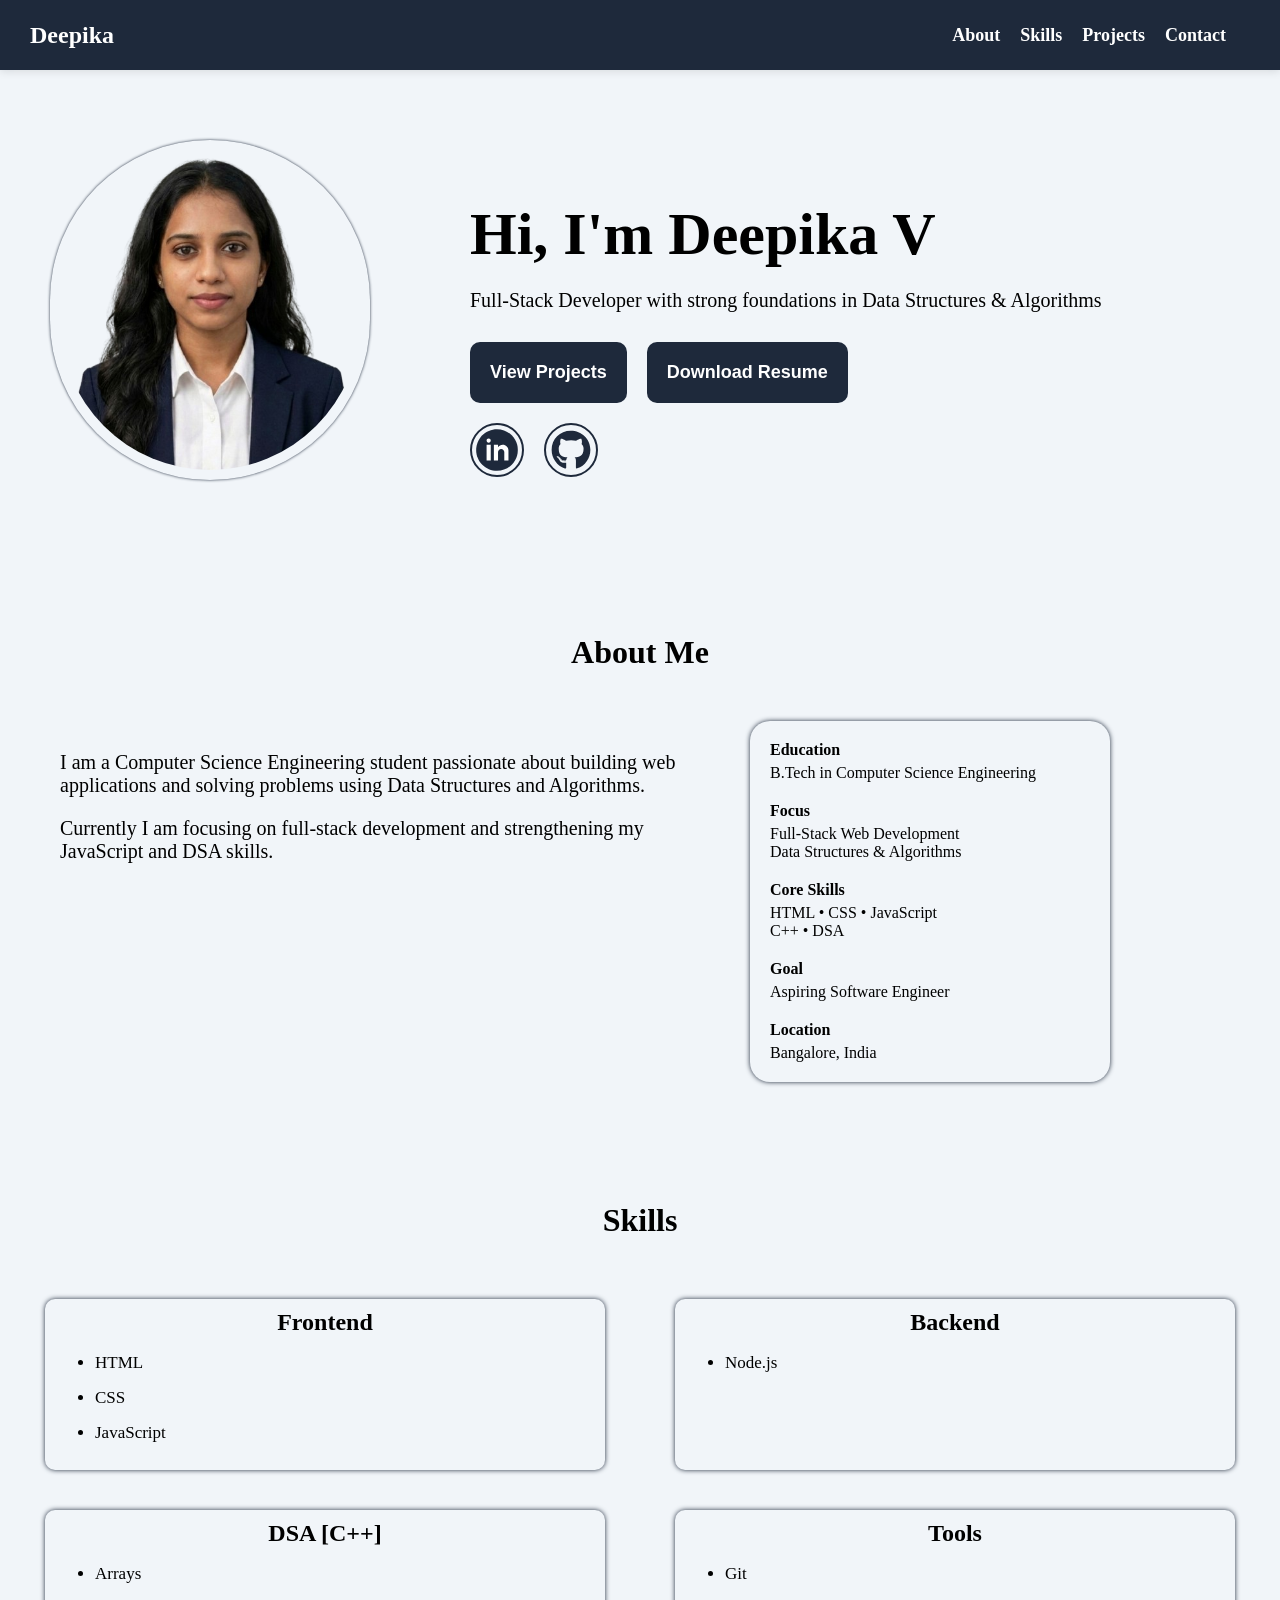
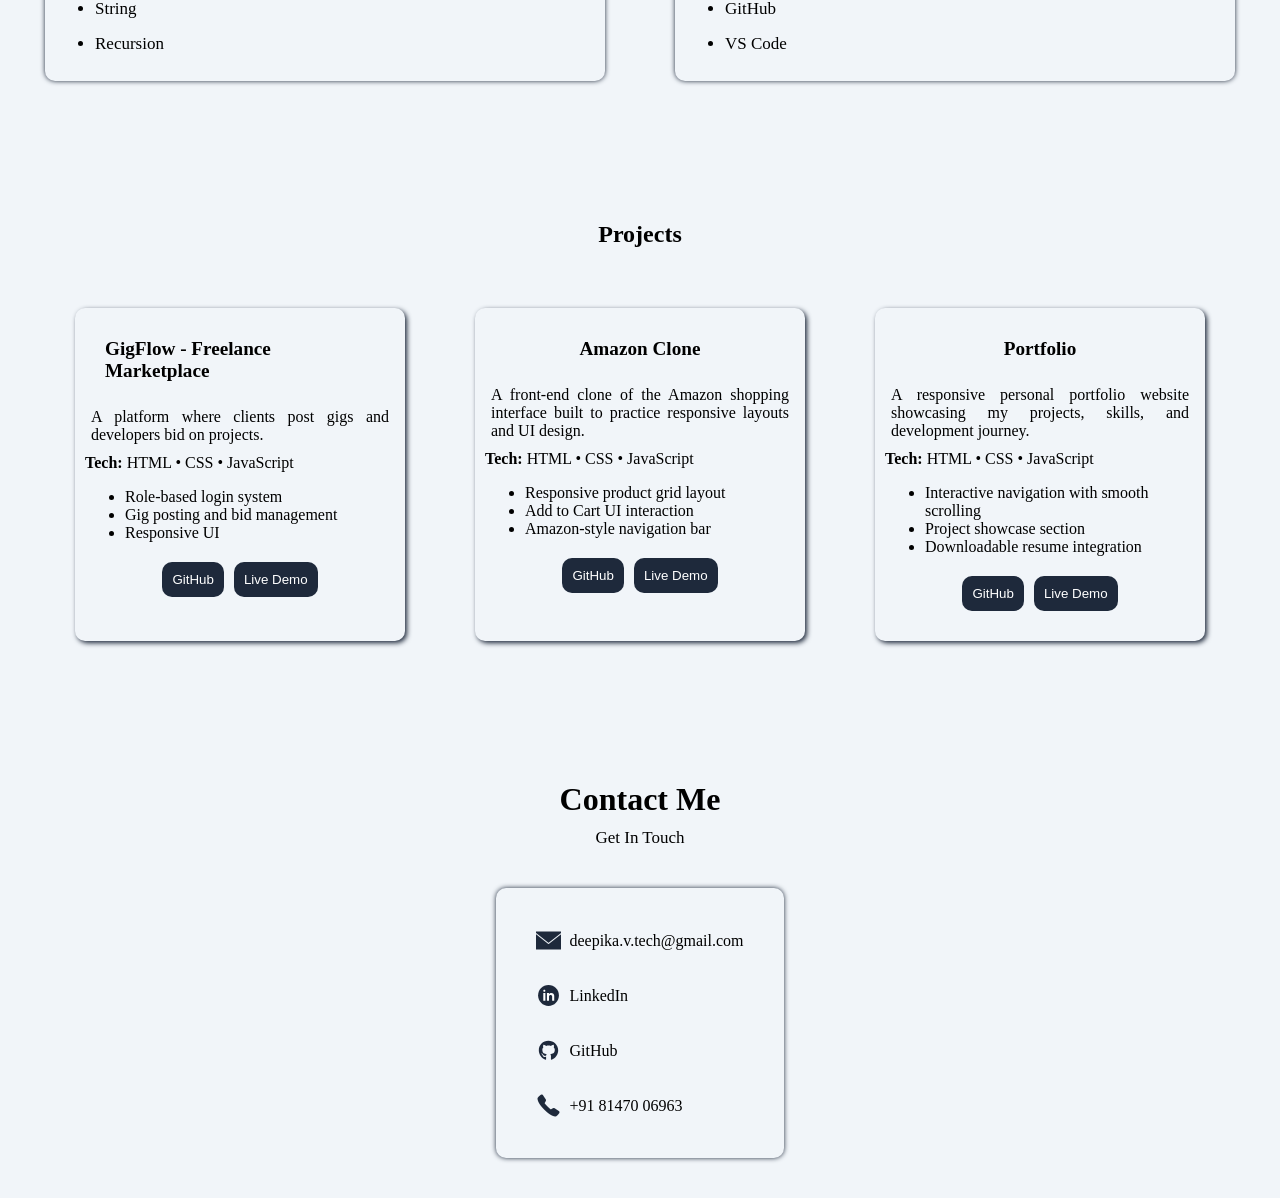
==== index.html @ 16a61cb7 "Changed filename" ====
<!DOCTYPE html>
<html lang="en">

<head>
    <meta charset="UTF-8">
    <meta name="viewport" content="width=device-width, initial-scale=1.0">
    <title>Document</title>

    <link rel="stylesheet" href="portfolio.css">
</head>

<body>
    <div class="whole">
        <div class="navbar">
            <div class="leftNavbar"><a class="name">Deepika</a></div>
            <div class="rightNavbar">
                <div class="rightNavlinks">
                          <button class="closeButton"><img src="Images/Icons/close.png" alt="" class="closeIcon">
                    </button>
                    <a href="#about" class="about rightNav">About</a>
                    <a href="#skills" class="skills  rightNav">Skills</a>
                    <a href="#project" class="projects rightNav">Projects</a>
                    <a href="#contact" class="contact rightNav">Contact</a>
                </div>

                <div class="hamburger">
                    <button class="hamburgerButton"><img src="Images/Icons/hamburger-menu.svg" alt=""
                            class="hamburgerIcon">
                    </button>
              

                </div>
            </div>

        </div>

        <div class="main">

            <!-- Hero Section -->
            <div class="hero">
                <div class="right">
                    <img src="Images/Profile/Profile1.png" alt="" class="profile">
                </div>
                <div class="left">
                    <div class="greetings">Hi, I'm Deepika V</div>
                    <div class="position">Full-Stack Developer with strong foundations in Data Structures & Algorithms
                    </div>
                    <div class="buttons">
                        <button class="projectButton btn"><a href="#project" class="viewButton">View
                                Projects</a></button>
                        <button class="projectButton btn"><a href="Deepika-Resume.pdf" download class="downloadButton">
                                Download Resume
                            </a></button>
                    </div>
                    <div class="logos">
                        <img class="linkedIn logo" src="Images/Logos/linkedIn (2).svg" alt="">
                        <img class="gitHub logo" src="Images/Logos/gitHub.svg" alt="">
                    </div>
                </div>
            </div>

            <!-- About section -->
            <div class="aboutSection" id="about">
                <div class="aboutHeading">
                    <div class="aboutTitle"> About Me</div>

                </div>
                <div class="aboutData">
                    <div class="introduction">
                        <div class="aboutDetails">
                            <div class="detail1">I am a Computer Science Engineering student passionate about building
                                web applications and
                                solving problems using Data Structures and Algorithms.
                            </div>
                            <div class="detail2">
                                Currently I am focusing on full-stack development and strengthening my JavaScript and
                                DSA skills.</div>
                        </div>

                    </div>

                    <div class="info">
                        <div class="information">
                            <div class="education">
                                <div class="educationHeading"> Education</div>
                                <div class="educationDetails">
                                    B.Tech in Computer Science Engineering
                                </div>

                            </div>

                            <div class="focus">
                                <div class="focusHeading">
                                    Focus
                                </div>
                                <div class="focus1">
                                    Full-Stack Web Development
                                </div>
                                <div class="focus2">Data Structures & Algorithms</div>
                            </div>

                            <div class="coreSkills">
                                <div class="coreSkillsHeading">
                                    Core Skills
                                </div>
                                <div class="coreSkills1">HTML • CSS • JavaScript</div>
                                <div class="coreSkills2">C++ • DSA</div>
                            </div>

                            <div class="goal">
                                <div class="goalHeading">Goal</div>
                                <div class="goalDetails">
                                    Aspiring Software Engineer
                                </div>
                            </div>

                            <div class="location">
                                <div class="locationHeading">Location</div>
                                <div class="locationDetails">Bangalore, India</div>
                            </div>
                        </div>
                    </div>
                </div>

            </div>

            <!-- Skills Section -->
            <div class="skillsSection" id="skills">
                <div class="skillsHeading">
                    <div class="heading">Skills</div>
                </div>
                <div class="skillCards">
                    <div class="skillCard frontend">
                        <div class="skillHeading">
                            <div class="skillTitle">
                                Frontend
                            </div>
                        </div>
                        <ul class="skill">
                            <li>HTML</li>
                            <li>CSS</li>
                            <li>JavaScript</li>
                        </ul>
                    </div>


                    <div class="skillCard backend">
                        <div class="skillHeading">
                            <div class="skillTitle">
                                Backend
                            </div>
                        </div>
                        <ul class="skill">
                            <li>Node.js</li>
                        </ul>
                    </div>



                    <div class="skillCard dsa">
                        <div class="skillHeading">
                            <div class="skillTitle">
                                DSA [C++]
                            </div>
                        </div>
                        <ul class="skill">
                            <li>Arrays</li>
                            <li>String</li>
                            <li>Recursion</li>
                        </ul>
                    </div>



                    <div class="skillCard tools">
                        <div class="skillHeading">
                            <div class="skillTitle">
                                Tools
                            </div>
                        </div>
                        <ul class="skill">
                            <li>Git</li>
                            <li>GitHub</li>
                            <li>VS Code</li>
                        </ul>
                    </div>
                </div>


            </div>

            <!-- Project Section -->
            <div class="projectSection" id="project">
                <div class="ProjectsHeading">
                    <div class="heading">Projects</div>
                </div>
                <div class="projectCards">
                    <div class="projectCard projectCard1">
                        <div class="projectTitleHeading">
                            <div class="projectTitle">GigFlow - Freelance Marketplace</div>
                        </div>
                        <div class="projectDescription">A platform where clients post gigs and
                            developers bid on projects.</div>
                        <div class="projectTech">
                            <span class="tech">Tech:</span> HTML • CSS • JavaScript
                        </div>
                        <div class="projectInfo">
                            <ul class="pInfo">

                                <li>Role-based login system</li>
                                <li>Gig posting and bid management</li>
                                <li>Responsive UI</li>
                            </ul>

                        </div>
                        <div class="projectButtons">
                            <button class="projectGitHub projectGitHub1 "><a
                                    href="https://github.com/Deepikav123/Gig-flow-platform"
                                    class="git git1">GitHub</a></button>
                            <button class="projectDemo projectDemo1 "><a href="https://gigflowplatform.netlify.app"
                                    class="demo demo1">Live Demo</a></button>
                        </div>
                    </div>

                    <div class="projectCard projectCard2">
                        <div class="projectTitleHeading">

                            <div class="projectTitle">Amazon Clone</div>
                        </div>
                        <div class="projectDescription">A front-end clone of the Amazon shopping interface built to
                            practice responsive layouts and UI design.</div>
                        <div class="projectTech">
                            <span class="tech">Tech:</span> HTML • CSS • JavaScript
                        </div>
                        <div class="projectInfo">
                            <ul class="pInfo">

                                <li>Responsive product grid layout</li>
                                <li>Add to Cart UI interaction</li>
                                <li>Amazon-style navigation bar</li>
                            </ul>

                        </div>
                        <div class="projectButtons">
                            <button class="projectGitHub projectGitHub1 "><a
                                    href="https://github.com/Deepikav123/Amazon.git"
                                    class="git git1">GitHub</a></button>
                            <button class="projectDemo projectDemo1 "><a href="https://deepika-amazon-clone.netlify.app"
                                    class="demo demo1">Live Demo</a></button>
                        </div>

                    </div>
                    <div class="projectCard projectCard3">
                        <div class="projectTitleHeading">

                            <div class="projectTitle">Portfolio</div>
                        </div>
                        <div class="projectDescription">A responsive personal portfolio website showcasing my projects,
                            skills, and development journey.</div>
                        <div class="projectTech">
                            <span class="tech">Tech:</span> HTML • CSS • JavaScript
                        </div>
                        <div class="projectInfo">
                            <ul class="pInfo">

                                <li>Interactive navigation with smooth scrolling</li>
                                <li>Project showcase section</li>
                                <li>Downloadable resume integration</li>
                            </ul>

                        </div>
                        <div class="projectButtons">
                            <button class="projectGitHub projectGitHub1 "><a
                                    href="https://github.com/Deepikav123/Amazon.git"
                                    class="git git1">GitHub</a></button>
                            <button class="projectDemo projectDemo1 "><a href="https://deepika-amazon-clone.netlify.app"
                                    class="demo demo1">Live Demo</a></button>
                        </div>
                    </div>
                </div>

            </div>


            <!-- Contact Section -->
            <div class="contactSection" id="contact">
                <div class="ContactHeading">
                    <div class="ContHeading">Contact Me</div>
                    <div class="subHeading">Get In Touch</div>
                </div>

                <div class="contactCard">
                    <div class="card">
                        <div class="emailContacts">
                            <img src="Images/Icons/Email.png" alt="" class="emailIcon Icon ">
                            <div class="emailId">deepika.v.tech@gmail.com</div>
                        </div>
                        <div class="linkedInContacts">
                            <img src="Images/Logos/linkedIn (2).svg" alt="" class="linkedInIcon Icon ">
                            <div class="linkedInId">

                                <a href="https://www.linkedin.com/in/deepikav09" target="_blank" class="link">
                                    LinkedIn
                                </a>
                            </div>
                        </div>
                        <div class="gitHubContacts">
                            <img src="Images/Logos/gitHub.svg" alt="" class="gitHubIcon Icon ">




                            <a href="https://github.com/Deepikav123" target="_blank" class="link">
                                GitHub
                            </a>
                        </div>
                        <div class="phoneContacts">
                            <img src="Images/Icons/phone.png" alt="" class="phoneIcon Icon ">
                            <div class="phoneNumber">+91 81470 06963</div>
                        </div>
                    </div>

                </div>
            </div>
        </div>
    </div>

    <script src="portfolio.js"></script>
</body>

</html>
---- portfolio.css ----
html {
    scroll-behavior: smooth;
}

body {
    margin: 0px;
    padding: 0px;
    background-color: #f1f5f9;
}






.navbar {
    background-color: #1e293b;
    height: 70px;
    display: flex;
    justify-content: space-between;
    align-items: center;
    padding: 0px 30px;
    box-shadow: 0 2px 8px rgba(0, 0, 0, 0.1);
}

.leftNavbar {

    font-weight: bold;
    font-size: x-large;

}

.name {
    color: white;
    cursor: pointer;

}

.rightNavbar {
    display: flex;
    gap: 14px;
}

.rightNavlinks {
    display: flex;
}

.rightNav {
    color: white;
    cursor: pointer;
    text-decoration: none;
    padding: 0px 10px;
    font-weight: bold;
    font-size: large;
}

.rightNav:hover {
    text-decoration: underline;
    font-size: larger;

}

.hamburgerIcon {

    height: 30px;
    width: 30px;
}

.hamburgerButton {
    display: none;
}

.closeButton {
    display: none;
}

/* Hero Section */

.hero {

    display: flex;
}

.left {
    margin-top: 130px;
    margin-left: 50px;
}

.right {
    margin: 70px 50px;
    /* margin-top: 70px; */
}

.profile {
    height: 320px;
    width: 300px;
    object-fit: cover;
    border-radius: 300px;
    box-shadow: 0px 0px 3px #1e293b;
    padding: 10px;
}

.greetings {
    font-weight: bolder;
    font-size: 60px;
    margin-bottom: 20px;
}

.viewButton,
.downloadButton {
    text-decoration: none;
    color: white;
}

.position {
    /* font-weight: bold; */
    font-size: 20px;
}

.buttons {
    margin-top: 30px;
    display: flex;
    gap: 20px;
}

.btn {
    padding: 20px;
    border-radius: 10px;
    font-weight: bold;
    font-size: large;
    background-color: #1e293b;
    border: none;
    color: white;
}

.btn:hover {
    box-shadow: 1px 1px 3px #1e293b;
    cursor: pointer;
}

.logo {
    height: 50px;
    width: 50px;
    border: 2px solid #1e293b;
    border-radius: 40px;
    /* padding: 6px; */
}

.logo:hover {
    box-shadow: 3px 3px 5px #1e293b;
}

.logos {
    margin-top: 20px;
    display: flex;
    gap: 20px;
}



/* About section */

.aboutSection {
    padding-top: 20px;
    /* height: 500px; */
    width: 100%;
    margin-top: 60px;

}

.aboutData {
    margin: 50px 50px;
    display: flex;
    gap: 30px;
}

.aboutHeading {
    display: flex;
    justify-content: center;
    font-weight: bolder;
    font-size: xx-large;
}

.aboutDetails {
    padding: 10px;
    margin-top: 20px;

    font-size: 20px;
}

.detail1 {
    margin-bottom: 20px;
}

.introduction {
    width: 50vw;
}

.information {
    /* height: 300px; */
    width: 25vw;
    box-shadow: 0px 0px 5px #1e293b;
    border-radius: 20px;
    margin-left: 30px;
    padding: 20px;
    display: flex;
    flex-direction: column;
    gap: 20px;
}

.educationHeading,
.focusHeading,
.coreSkillsHeading,
.goalHeading,
.locationHeading {
    font-weight: bold;
    margin-bottom: 5px;
}

.information:hover {
    transform: translateY(-8px);
}









/* Skill Section */
.skillsSection {
    padding-top: 20px;
    width: 100%;
    margin-top: 100px;
}

.skillsHeading {
    display: flex;
    justify-content: center;
    font-weight: bolder;
    font-size: xx-large;
}

.skillCards {

    margin: 40px 10px;
    display: grid;
    grid-template-columns: 1fr 1fr;
}

.skillCard {
    box-shadow: 0px 0px 5px #1e293b;

    margin: 20px 35px;
    border-radius: 10px;
    padding: 10px;
}

.skillHeading {
    display: flex;
    justify-content: center;
    font-weight: bold;
    font-size: x-large;
}

.skill {
    display: flex;
    flex-direction: column;
    gap: 15px;
    font-size: 17px;
}

.skillCard:hover {
    transform: translateY(-8px);
}











/* Project Section */
.projectSection {
    padding-top: 20px;
    width: 100%;
    margin-top: 100px;
}

.ProjectsHeading {
    display: flex;
    justify-content: center;
    font-weight: bolder;
    font-size: x-large;
}

.projectTitleHeading {
    display: flex;
    justify-content: center;
}

.projectCards {
    margin: 40px 40px;
    display: grid;
    grid-template-columns: 1fr 1fr 1fr;
}

.projectCard {
    /* border: 1px solid  ; */
    box-shadow: 2px 2px 5px #1e293b;
    margin: 20px 35px;
    border-radius: 10px;
    padding: 10px;
}

.projectCard:hover {
    transform: translateY(-8px);
}

.projectDescription {
    text-align: justify;
    margin: 6px;
}



/* Project Card */
.projectTitle {
    margin: 20px;
    font-weight: bold;
    font-size: larger;
}

.projectDescription {
    font-size: medium;
    margin-bottom: 10px;
}

.projectTech {
    font-size: medium;
    margin-bottom: 10px;

}

.tech {
    font-weight: bold;
}

.projectButtons {
    margin: 20px 0px;
    display: flex;
    justify-content: center;
    gap: 10px;
}

.git,
.demo {

    text-decoration: none;
    color: white;
}

.projectGitHub,
.projectDemo {
    padding: 10px;
    border-radius: 10px;
    border: none;
    background-color: #1e293b;
}

.projectGitHub:hover,
.projectDemo:hover {
    box-shadow: 3px 3px 3px #131924;

}





/* Contact Section */
.contactSection {
    padding-top: 20px;

    width: 100%;
    margin-top: 100px;
}

.ContactHeading {
    display: flex;
    flex-direction: column;
    align-items: center;
    gap: 10px;
}

.ContHeading {
    font-weight: bolder;
    font-size: xx-large;
}

.subHeading {
    font-size: 17px;
}

.contactCard {
    display: flex;
    justify-content: center;
}

.card {
    border-radius: 10px;
    box-shadow: 0px 0px 5px #1e293b;
    margin: 40px;
    padding: 40px;
    display: flex;
    flex-direction: column;
    gap: 30px;
}

.emailContacts,
.linkedInContacts,
.gitHubContacts,
.phoneContacts {
    display: flex;
    align-items: center;
    gap: 8px;
}

.Icon {
    height: 25px;
    width: 25px;
}

.link {
    text-decoration: none;
    color: black;
}






/* Responsivesness */

/* Mobile */
@media (max-width: 768px) {
    body {
        /* background-color: pink; */
    }

    .rightNavlinks {
        display: none;
        flex-direction: column;
    }

    .hamburgerButton {
        background-color: #1e293b;
        border: none;
    }

    .hamburgerButton {
        display: initial;
    }

    .active .hamburgerButton {
        display: none;
    }

    .active .closeButton {
        display: initial;
        background-color: #1e293b;
        border: none;
    }

    .active .rightNavlinks {
    background-color: white;
        display: flex;
gap: 20px;
        position: absolute;
        top: -10px;
        right: -10px;
        height: 200px;
        width: 100px;
    }

    .rightNavbar {
        flex-direction: column;
        position: relative;
    }


    .rightNav {
        color: black;

    }

    .hero {
        margin: 10px;
        flex-direction: column;
        align-items: center;
    }

    .right {
        margin: 30px 20px;
        /* margin-top: 70px; */
    }

    .profile {
        height: 220px;
        width: 200px;
    }

    .left {

        margin-top: 0px;
        display: flex;
        flex-direction: column;
        align-items: center;
        margin-left: 0px;
        padding: 8px;
    }

    .greetings {
        font-weight: bolder;
        font-size: 30px;
        margin-bottom: 20px;
    }

    .btn {

        padding: 10px 15px;
        border-radius: 10px;
        font-weight: bold;
        font-size: medium;
        background-color: #1e293b;
        border: none;
        color: white;

    }

    .position {
        text-align: center;
    }

    /* About section  */
    .aboutHeading {
        font-size: x-large;
    }

    .introduction {
        width: auto;
    }

    .aboutData {

        margin: 30px 30px;
        display: flex;
        gap: 30px;

        flex-direction: column;
        text-align: center;
    }

    .aboutDetails {
        padding: 5px;
        margin-top: 10px;
    }

    .info {

        display: flex;
        justify-content: center;

    }

    .information {
        width: auto;
        margin-left: 0px;
    }


    /* Skill Section */
    .skillCards {
        /* height: 250px; */
        margin: 20px 10px;
        display: flex;
        flex-direction: column;

    }

    .skillCard {


        margin: 20px 20px;

        padding: 10px;
    }


    /* Project Section */
    .projectCards {

        grid-template-columns: 1fr;
        margin: auto;
    }

}
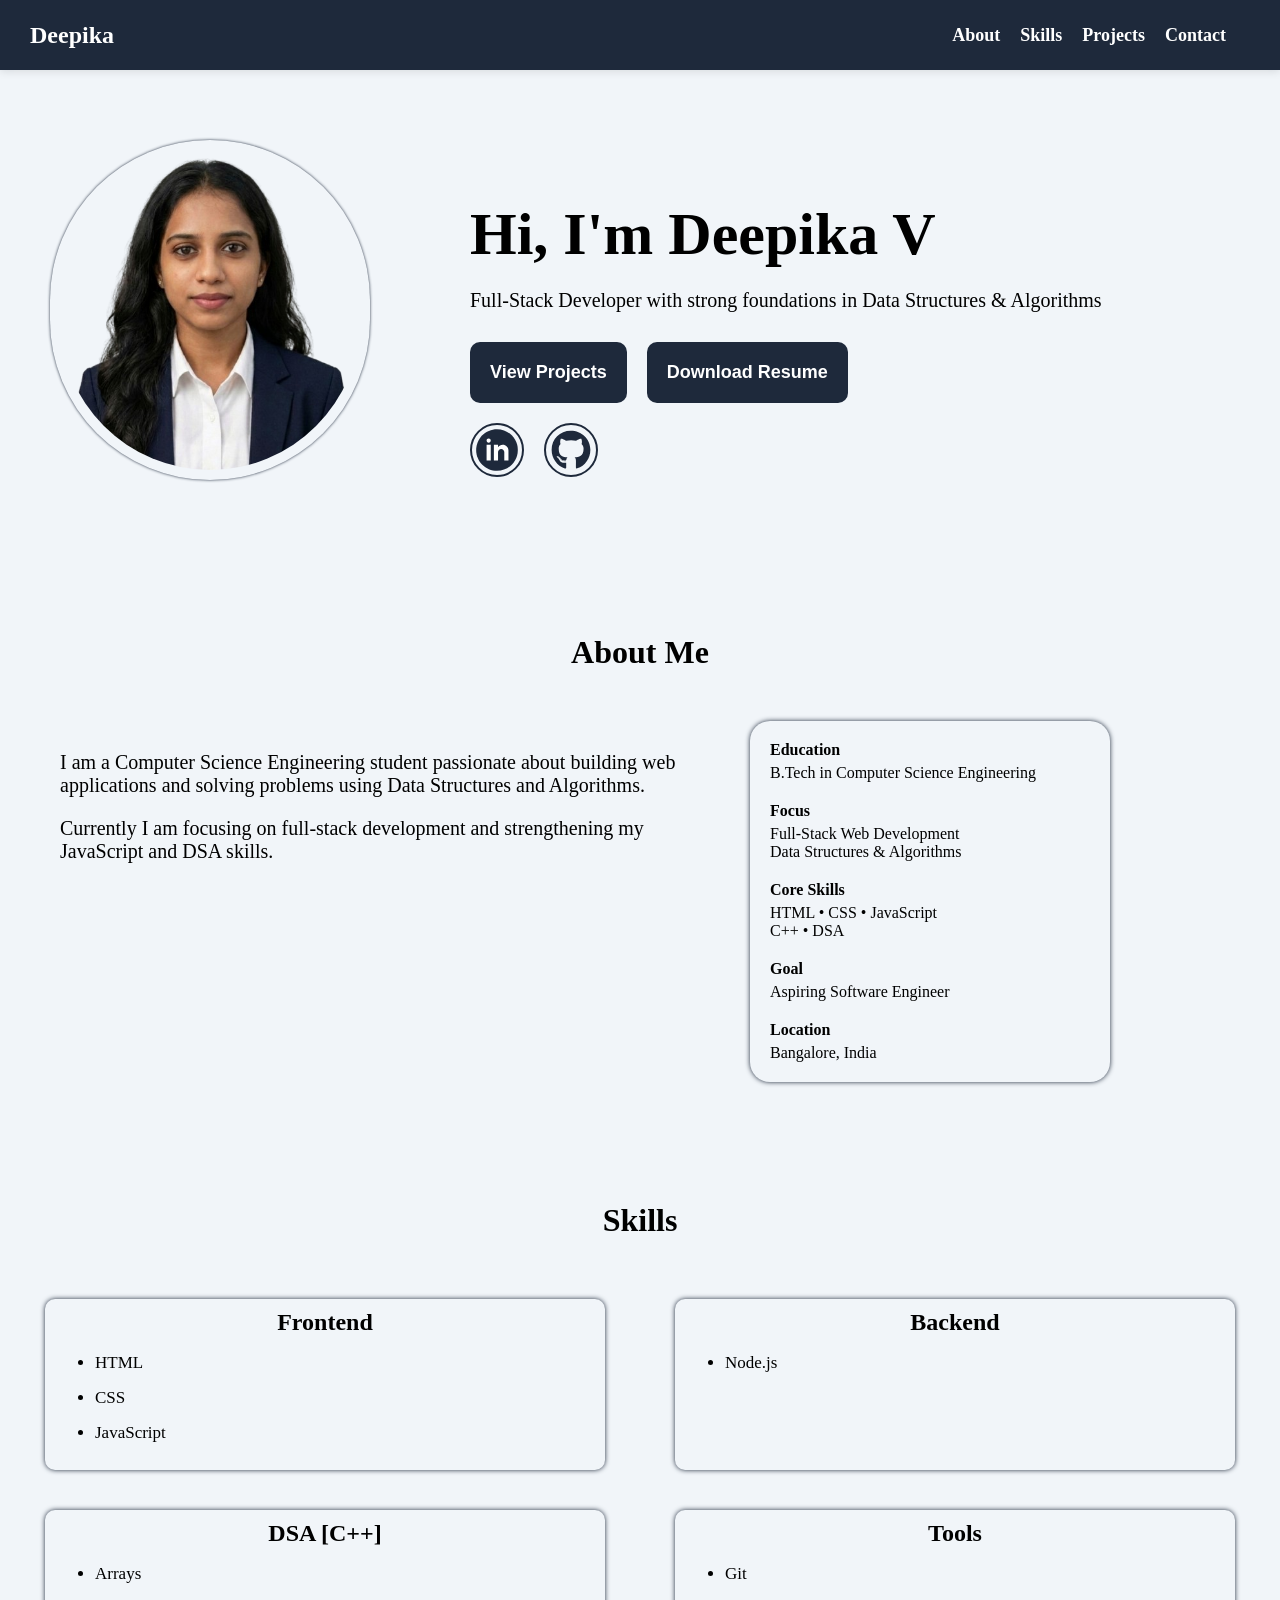
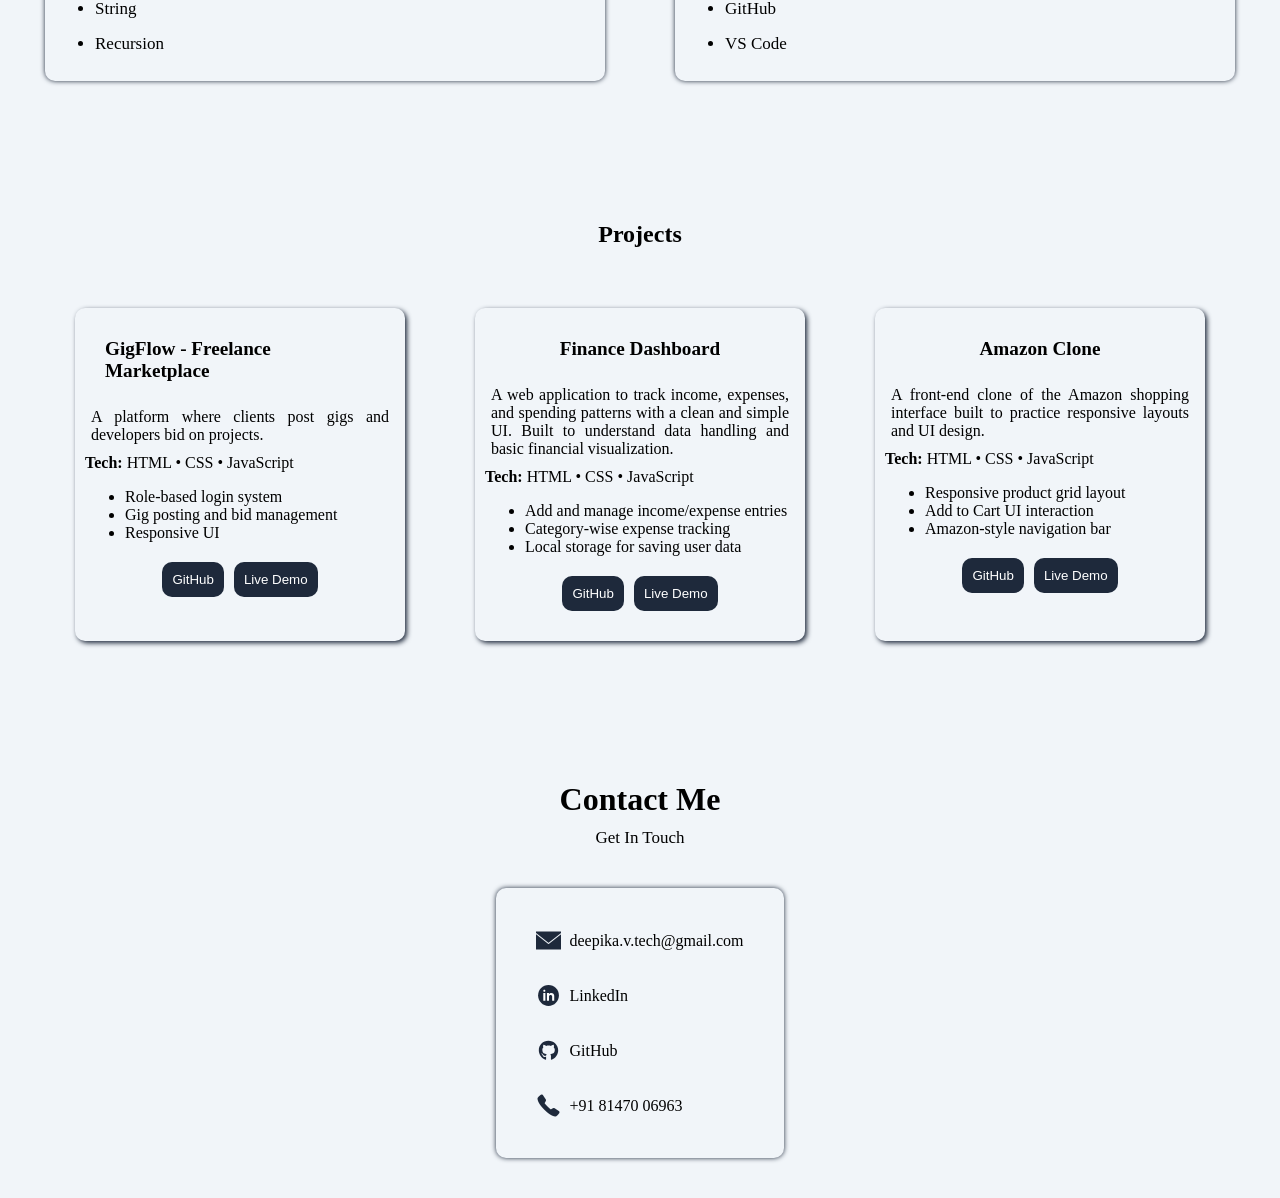
==== commit 00ea4c72: "Updated project section and resume" ====
--- a/index.html
+++ b/index.html
@@ -15,7 +15,7 @@
             <div class="leftNavbar"><a class="name">Deepika</a></div>
             <div class="rightNavbar">
                 <div class="rightNavlinks">
-                          <button class="closeButton"><img src="Images/Icons/close.png" alt="" class="closeIcon">
+                    <button class="closeButton"><img src="Images/Icons/close.png" alt="" class="closeIcon">
                     </button>
                     <a href="#about" class="about rightNav">About</a>
                     <a href="#skills" class="skills  rightNav">Skills</a>
@@ -27,7 +27,7 @@
                     <button class="hamburgerButton"><img src="Images/Icons/hamburger-menu.svg" alt=""
                             class="hamburgerIcon">
                     </button>
-              
+
 
                 </div>
             </div>
@@ -48,7 +48,8 @@
                     <div class="buttons">
                         <button class="projectButton btn"><a href="#project" class="viewButton">View
                                 Projects</a></button>
-                        <button class="projectButton btn"><a href="Deepika-Resume.pdf" download class="downloadButton">
+                        <button class="projectButton btn"><a href="Deepika.V-Resume.pdf" download
+                                class="downloadButton">
                                 Download Resume
                             </a></button>
                     </div>
@@ -195,6 +196,8 @@
                     <div class="heading">Projects</div>
                 </div>
                 <div class="projectCards">
+
+
                     <div class="projectCard projectCard1">
                         <div class="projectTitleHeading">
                             <div class="projectTitle">GigFlow - Freelance Marketplace</div>
@@ -216,13 +219,48 @@
                         <div class="projectButtons">
                             <button class="projectGitHub projectGitHub1 "><a
                                     href="https://github.com/Deepikav123/Gig-flow-platform"
+                                    class="git git3">GitHub</a></button>
+                            <button class="projectDemo projectDemo1 "><a href="https://gigflowplatform.netlify.app"
+                                    class="demo demo3">Live Demo</a></button>
+                        </div>
+                    </div>
+
+
+
+                    <div class="projectCard projectCard2">
+                        <div class="projectTitleHeading">
+
+                            <div class="projectTitle">Finance Dashboard</div>
+                        </div>
+                        <div class="projectDescription">A web application to track income, expenses, and spending
+                            patterns with a clean and simple UI.
+                            Built to understand data handling and basic financial visualization.</div>
+                        <div class="projectTech">
+                            <span class="tech">Tech:</span> HTML • CSS • JavaScript
+                        </div>
+                        <div class="projectInfo">
+                            <ul class="pInfo">
+
+                                <li>Add and manage income/expense entries</li>
+                                <li>Category-wise expense tracking</li>
+                                <li>Local storage for saving user data</li>
+                            </ul>
+
+                        </div>
+                        <div class="projectButtons">
+                            <button class="projectGitHub projectGitHub1 "><a
+                                    href="https://github.com/Deepikav123/Finance-Dashboard.git"
                                     class="git git1">GitHub</a></button>
-                            <button class="projectDemo projectDemo1 "><a href="https://gigflowplatform.netlify.app"
-                                    class="demo demo1">Live Demo</a></button>
-                        </div>
-                    </div>
-
-                    <div class="projectCard projectCard2">
+                            <button class="projectDemo projectDemo1 "><a
+                                    href="https://personalfinancial-dashboard.netlify.app/" class="demo demo1">Live
+                                    Demo</a></button>
+                        </div>
+
+                    </div>
+
+
+                    <div class="projectCard projectCard3">
+
                         <div class="projectTitleHeading">
 
                             <div class="projectTitle">Amazon Clone</div>
@@ -245,37 +283,10 @@
                             <button class="projectGitHub projectGitHub1 "><a
                                     href="https://github.com/Deepikav123/Amazon.git"
                                     class="git git1">GitHub</a></button>
-                            <button class="projectDemo projectDemo1 "><a href="https://deepika-amazon-clone.netlify.app"
-                                    class="demo demo1">Live Demo</a></button>
-                        </div>
-
-                    </div>
-                    <div class="projectCard projectCard3">
-                        <div class="projectTitleHeading">
-
-                            <div class="projectTitle">Portfolio</div>
-                        </div>
-                        <div class="projectDescription">A responsive personal portfolio website showcasing my projects,
-                            skills, and development journey.</div>
-                        <div class="projectTech">
-                            <span class="tech">Tech:</span> HTML • CSS • JavaScript
-                        </div>
-                        <div class="projectInfo">
-                            <ul class="pInfo">
-
-                                <li>Interactive navigation with smooth scrolling</li>
-                                <li>Project showcase section</li>
-                                <li>Downloadable resume integration</li>
-                            </ul>
-
-                        </div>
-                        <div class="projectButtons">
-                            <button class="projectGitHub projectGitHub1 "><a
-                                    href="https://github.com/Deepikav123/Amazon.git"
-                                    class="git git1">GitHub</a></button>
-                            <button class="projectDemo projectDemo1 "><a href="https://deepika-amazon-clone.netlify.app"
-                                    class="demo demo1">Live Demo</a></button>
-                        </div>
+                            <button class="projectDemo projectDemo2 "><a href="https://deepika-amazon-clone.netlify.app"
+                                    class="demo demo2">Live Demo</a></button>
+                        </div>
+
                     </div>
                 </div>
 
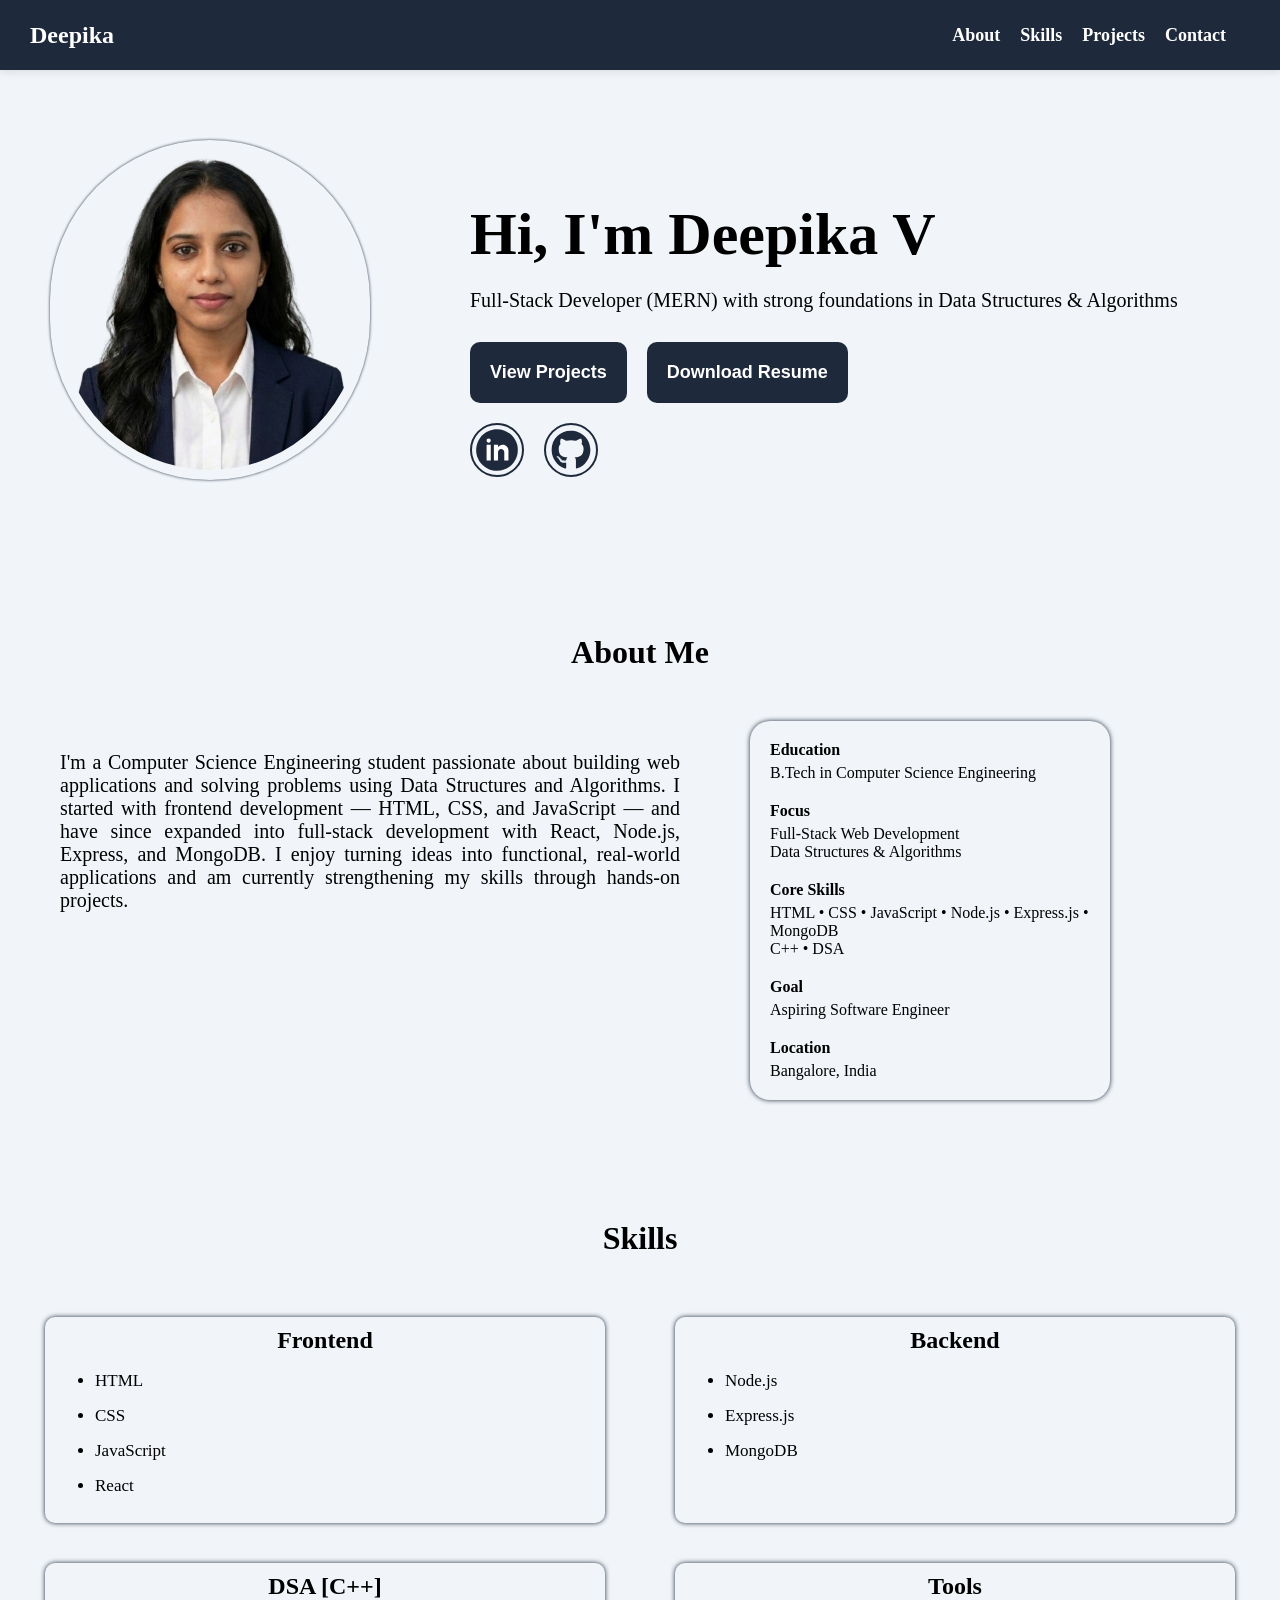
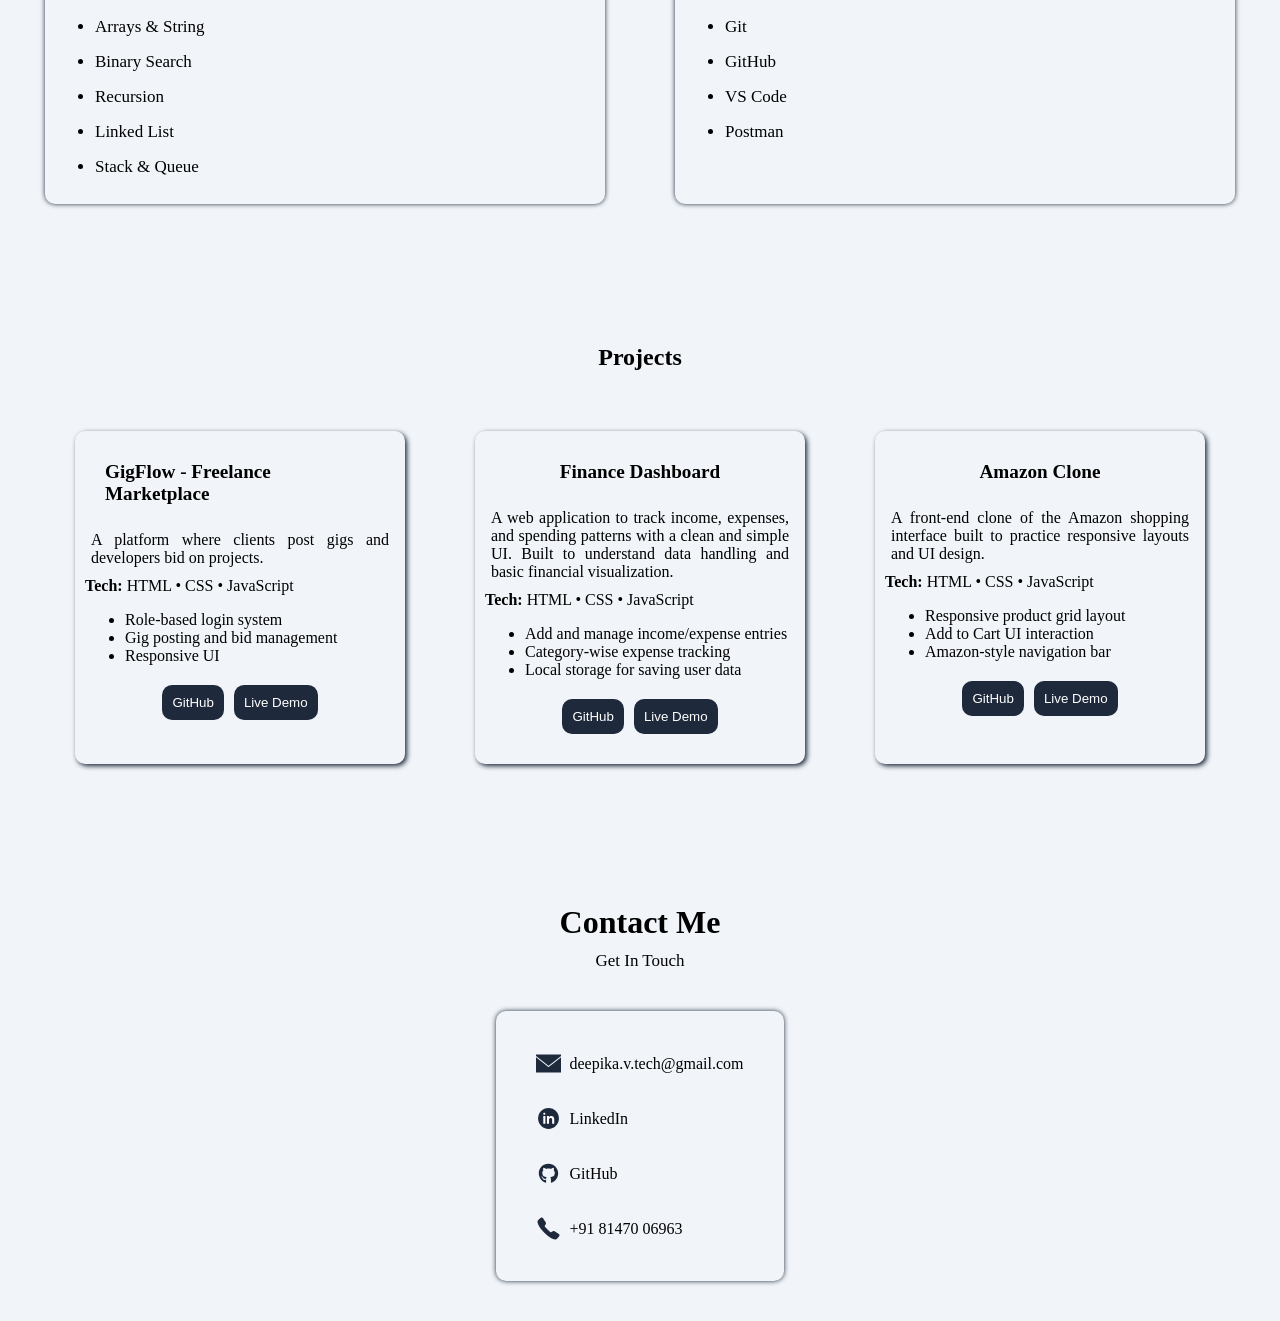
==== commit b05d6754: "Updated portfolio" ====
--- a/index.html
+++ b/index.html
@@ -43,12 +43,13 @@
                 </div>
                 <div class="left">
                     <div class="greetings">Hi, I'm Deepika V</div>
-                    <div class="position">Full-Stack Developer with strong foundations in Data Structures & Algorithms
+                    <div class="position">Full-Stack Developer (MERN) with strong foundations in Data Structures &
+                        Algorithms
                     </div>
                     <div class="buttons">
                         <button class="projectButton btn"><a href="#project" class="viewButton">View
                                 Projects</a></button>
-                        <button class="projectButton btn"><a href="Deepika.V-Resume.pdf" download
+                        <button class="projectButton btn"><a href="Deepika.V-Resume copy.pdf" download
                                 class="downloadButton">
                                 Download Resume
                             </a></button>
@@ -69,13 +70,15 @@
                 <div class="aboutData">
                     <div class="introduction">
                         <div class="aboutDetails">
-                            <div class="detail1">I am a Computer Science Engineering student passionate about building
-                                web applications and
-                                solving problems using Data Structures and Algorithms.
-                            </div>
-                            <div class="detail2">
-                                Currently I am focusing on full-stack development and strengthening my JavaScript and
-                                DSA skills.</div>
+                            <div class="detail">I'm a Computer Science Engineering student passionate about building web
+                                applications and solving problems using Data Structures and Algorithms.
+
+                                I started with frontend development — HTML, CSS, and JavaScript — and have since
+                                expanded into full-stack development with React, Node.js, Express, and MongoDB. I enjoy
+                                turning ideas into functional, real-world applications and am currently strengthening my
+                                skills through hands-on projects.
+                            </div>
+
                         </div>
 
                     </div>
@@ -104,7 +107,7 @@
                                 <div class="coreSkillsHeading">
                                     Core Skills
                                 </div>
-                                <div class="coreSkills1">HTML • CSS • JavaScript</div>
+                                <div class="coreSkills1">HTML • CSS • JavaScript • Node.js • Express.js • MongoDB</div>
                                 <div class="coreSkills2">C++ • DSA</div>
                             </div>
 
@@ -141,6 +144,7 @@
                             <li>HTML</li>
                             <li>CSS</li>
                             <li>JavaScript</li>
+                            <li>React</li>
                         </ul>
                     </div>
 
@@ -153,6 +157,8 @@
                         </div>
                         <ul class="skill">
                             <li>Node.js</li>
+                            <li>Express.js</li>
+                            <li>MongoDB</li>
                         </ul>
                     </div>
 
@@ -165,9 +171,11 @@
                             </div>
                         </div>
                         <ul class="skill">
-                            <li>Arrays</li>
-                            <li>String</li>
+                            <li>Arrays & String</li>
+                            <li>Binary Search</li>
                             <li>Recursion</li>
+                            <li>Linked List</li>
+                            <li>Stack & Queue</li>
                         </ul>
                     </div>
 
@@ -183,6 +191,7 @@
                             <li>Git</li>
                             <li>GitHub</li>
                             <li>VS Code</li>
+                            <li>Postman</li>
                         </ul>
                     </div>
                 </div>
--- a/portfolio.css
+++ b/portfolio.css
@@ -188,8 +188,10 @@
     font-size: 20px;
 }
 
-.detail1 {
+.detail {
     margin-bottom: 20px;
+    display: flex;
+    text-align: justify;
 }
 
 .introduction {
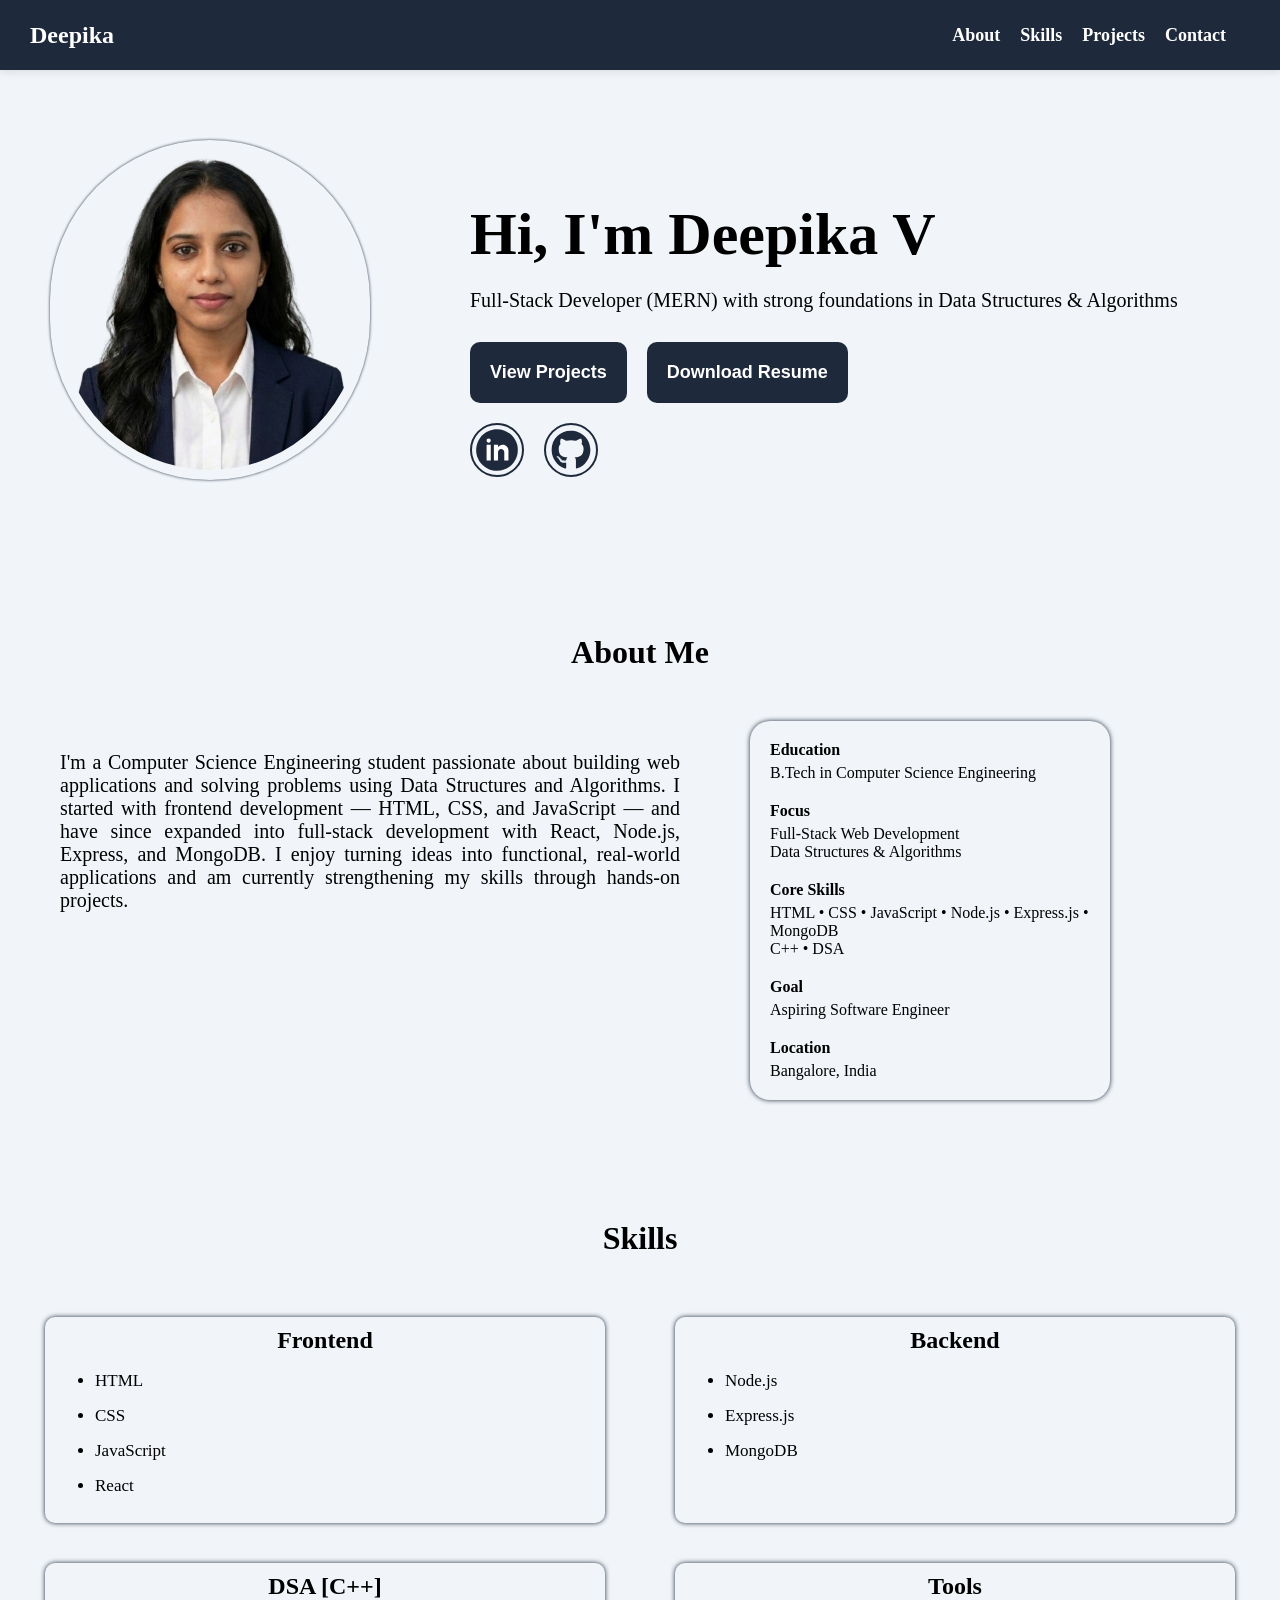
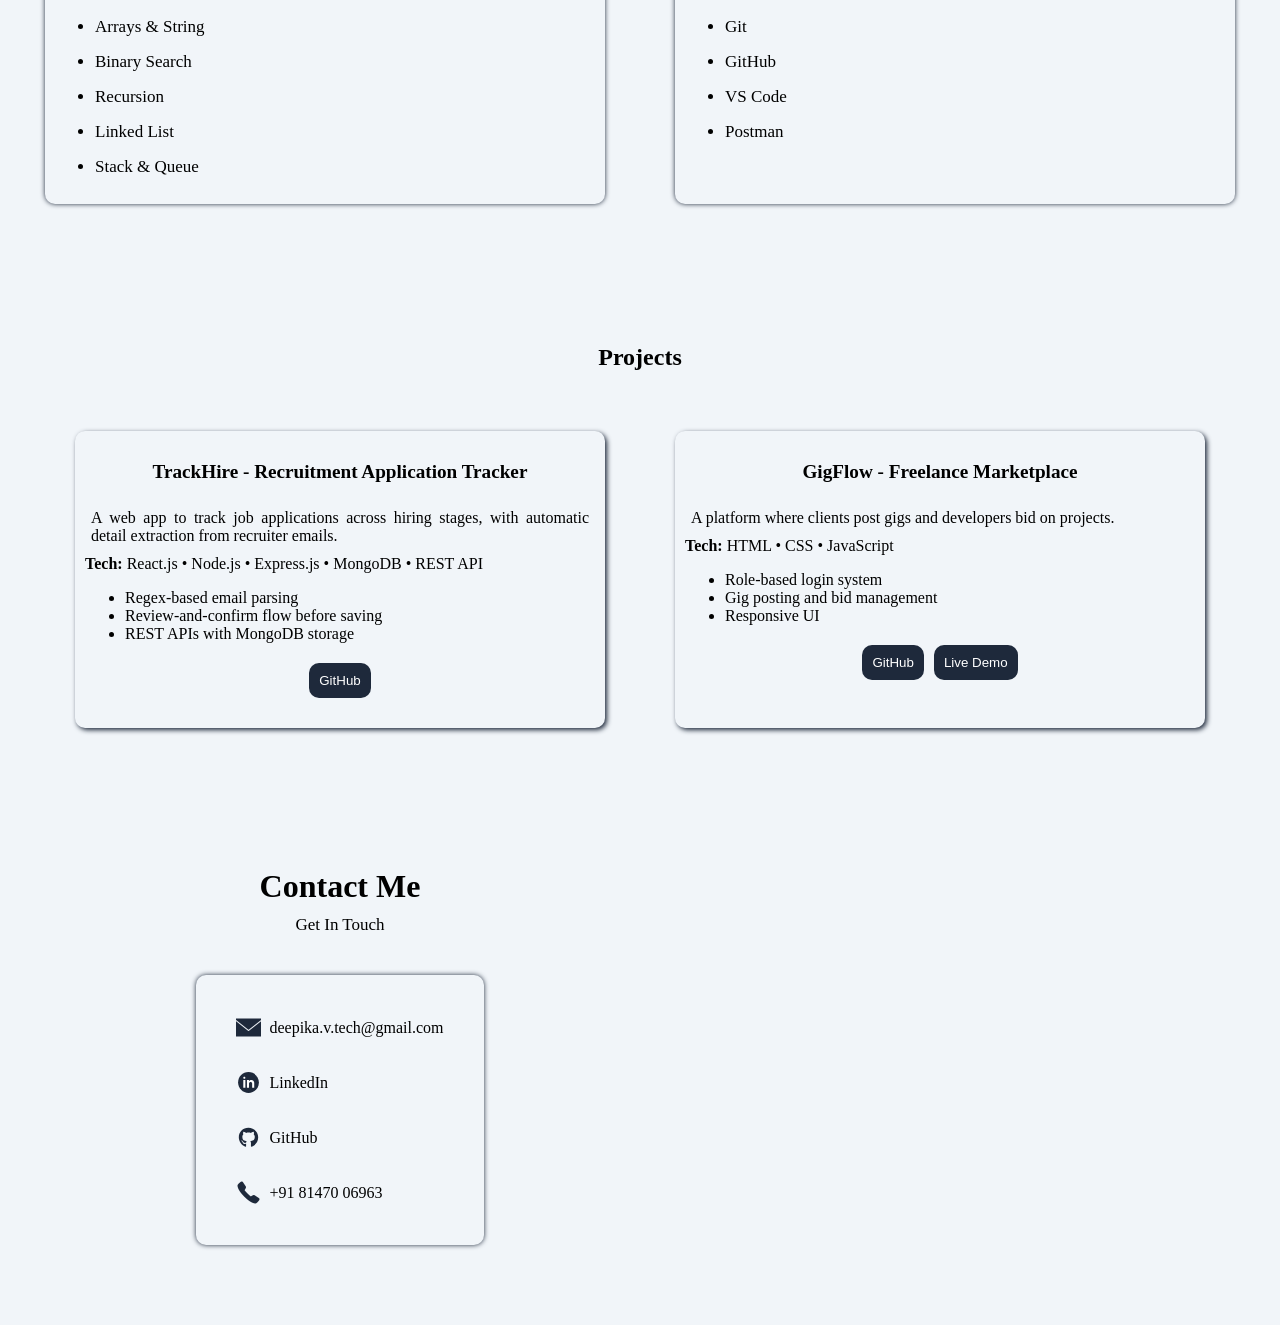
==== commit 8f9b8a50: "Updated Resume" ====
--- a/index.html
+++ b/index.html
@@ -49,7 +49,7 @@
                     <div class="buttons">
                         <button class="projectButton btn"><a href="#project" class="viewButton">View
                                 Projects</a></button>
-                        <button class="projectButton btn"><a href="Deepika.V-Resume copy.pdf" download
+                        <button class="projectButton btn"><a href="Deepika_V_Resume.pdf" download
                                 class="downloadButton">
                                 Download Resume
                             </a></button>
@@ -206,8 +206,33 @@
                 </div>
                 <div class="projectCards">
 
-
                     <div class="projectCard projectCard1">
+                        <div class="projectTitleHeading">
+                            <div class="projectTitle">TrackHire - Recruitment Application Tracker</div>
+                        </div>
+                        <div class="projectDescription">A web app to track job applications across hiring stages, with
+                            automatic detail extraction from recruiter emails.</div>
+                        <div class="projectTech">
+                            <span class="tech">Tech:</span> React.js • Node.js • Express.js • MongoDB • REST API
+                        </div>
+                        <div class="projectInfo">
+                            <ul class="pInfo">
+
+                                <li>Regex-based email parsing</li>
+                                <li>Review-and-confirm flow before saving</li>
+                                <li>REST APIs with MongoDB storage</li>
+                            </ul>
+
+                        </div>
+                        <div class="projectButtons">
+                            <button class="projectGitHub projectGitHub1 "><a
+                                    href="https://github.com/Deepikav123/TrackHire" class="git git3">GitHub</a></button>
+                            <!-- <button class="projectDemo projectDemo1 "><a href="https://gigflowplatform.netlify.app"
+                                    class="demo demo3">Live Demo</a></button> -->
+                        </div>
+                    </div>
+
+                    <div class="projectCard projectCard2">
                         <div class="projectTitleHeading">
                             <div class="projectTitle">GigFlow - Freelance Marketplace</div>
                         </div>
@@ -236,7 +261,8 @@
 
 
 
-                    <div class="projectCard projectCard2">
+
+                    <!-- <div class="projectCard projectCard2">
                         <div class="projectTitleHeading">
 
                             <div class="projectTitle">Finance Dashboard</div>
@@ -265,87 +291,56 @@
                                     Demo</a></button>
                         </div>
 
-                    </div>
-
-
-                    <div class="projectCard projectCard3">
-
-                        <div class="projectTitleHeading">
-
-                            <div class="projectTitle">Amazon Clone</div>
-                        </div>
-                        <div class="projectDescription">A front-end clone of the Amazon shopping interface built to
-                            practice responsive layouts and UI design.</div>
-                        <div class="projectTech">
-                            <span class="tech">Tech:</span> HTML • CSS • JavaScript
-                        </div>
-                        <div class="projectInfo">
-                            <ul class="pInfo">
-
-                                <li>Responsive product grid layout</li>
-                                <li>Add to Cart UI interaction</li>
-                                <li>Amazon-style navigation bar</li>
-                            </ul>
-
-                        </div>
-                        <div class="projectButtons">
-                            <button class="projectGitHub projectGitHub1 "><a
-                                    href="https://github.com/Deepikav123/Amazon.git"
-                                    class="git git1">GitHub</a></button>
-                            <button class="projectDemo projectDemo2 "><a href="https://deepika-amazon-clone.netlify.app"
-                                    class="demo demo2">Live Demo</a></button>
-                        </div>
-
-                    </div>
-                </div>
-
-            </div>
-
-
-            <!-- Contact Section -->
-            <div class="contactSection" id="contact">
-                <div class="ContactHeading">
-                    <div class="ContHeading">Contact Me</div>
-                    <div class="subHeading">Get In Touch</div>
-                </div>
-
-                <div class="contactCard">
-                    <div class="card">
-                        <div class="emailContacts">
-                            <img src="Images/Icons/Email.png" alt="" class="emailIcon Icon ">
-                            <div class="emailId">deepika.v.tech@gmail.com</div>
-                        </div>
-                        <div class="linkedInContacts">
-                            <img src="Images/Logos/linkedIn (2).svg" alt="" class="linkedInIcon Icon ">
-                            <div class="linkedInId">
-
-                                <a href="https://www.linkedin.com/in/deepikav09" target="_blank" class="link">
-                                    LinkedIn
-                                </a>
-                            </div>
-                        </div>
-                        <div class="gitHubContacts">
-                            <img src="Images/Logos/gitHub.svg" alt="" class="gitHubIcon Icon ">
-
-
-
-
-                            <a href="https://github.com/Deepikav123" target="_blank" class="link">
-                                GitHub
-                            </a>
-                        </div>
-                        <div class="phoneContacts">
-                            <img src="Images/Icons/phone.png" alt="" class="phoneIcon Icon ">
-                            <div class="phoneNumber">+91 81470 06963</div>
-                        </div>
-                    </div>
-
-                </div>
-            </div>
-        </div>
-    </div>
-
-    <script src="portfolio.js"></script>
+                    </div> -->
+
+
+
+
+
+                    <!-- Contact Section -->
+                    <div class="contactSection" id="contact">
+                        <div class="ContactHeading">
+                            <div class="ContHeading">Contact Me</div>
+                            <div class="subHeading">Get In Touch</div>
+                        </div>
+
+                        <div class="contactCard">
+                            <div class="card">
+                                <div class="emailContacts">
+                                    <img src="Images/Icons/Email.png" alt="" class="emailIcon Icon ">
+                                    <div class="emailId">deepika.v.tech@gmail.com</div>
+                                </div>
+                                <div class="linkedInContacts">
+                                    <img src="Images/Logos/linkedIn (2).svg" alt="" class="linkedInIcon Icon ">
+                                    <div class="linkedInId">
+
+                                        <a href="https://www.linkedin.com/in/deepikav09" target="_blank" class="link">
+                                            LinkedIn
+                                        </a>
+                                    </div>
+                                </div>
+                                <div class="gitHubContacts">
+                                    <img src="Images/Logos/gitHub.svg" alt="" class="gitHubIcon Icon ">
+
+
+
+
+                                    <a href="https://github.com/Deepikav123" target="_blank" class="link">
+                                        GitHub
+                                    </a>
+                                </div>
+                                <div class="phoneContacts">
+                                    <img src="Images/Icons/phone.png" alt="" class="phoneIcon Icon ">
+                                    <div class="phoneNumber">+91 81470 06963</div>
+                                </div>
+                            </div>
+
+                        </div>
+                    </div>
+                </div>
+            </div>
+
+            <script src="portfolio.js"></script>
 </body>
 
 </html>
--- a/portfolio.css
+++ b/portfolio.css
@@ -310,7 +310,7 @@
 .projectCards {
     margin: 40px 40px;
     display: grid;
-    grid-template-columns: 1fr 1fr 1fr;
+    grid-template-columns: 1fr 1fr;
 }
 
 .projectCard {
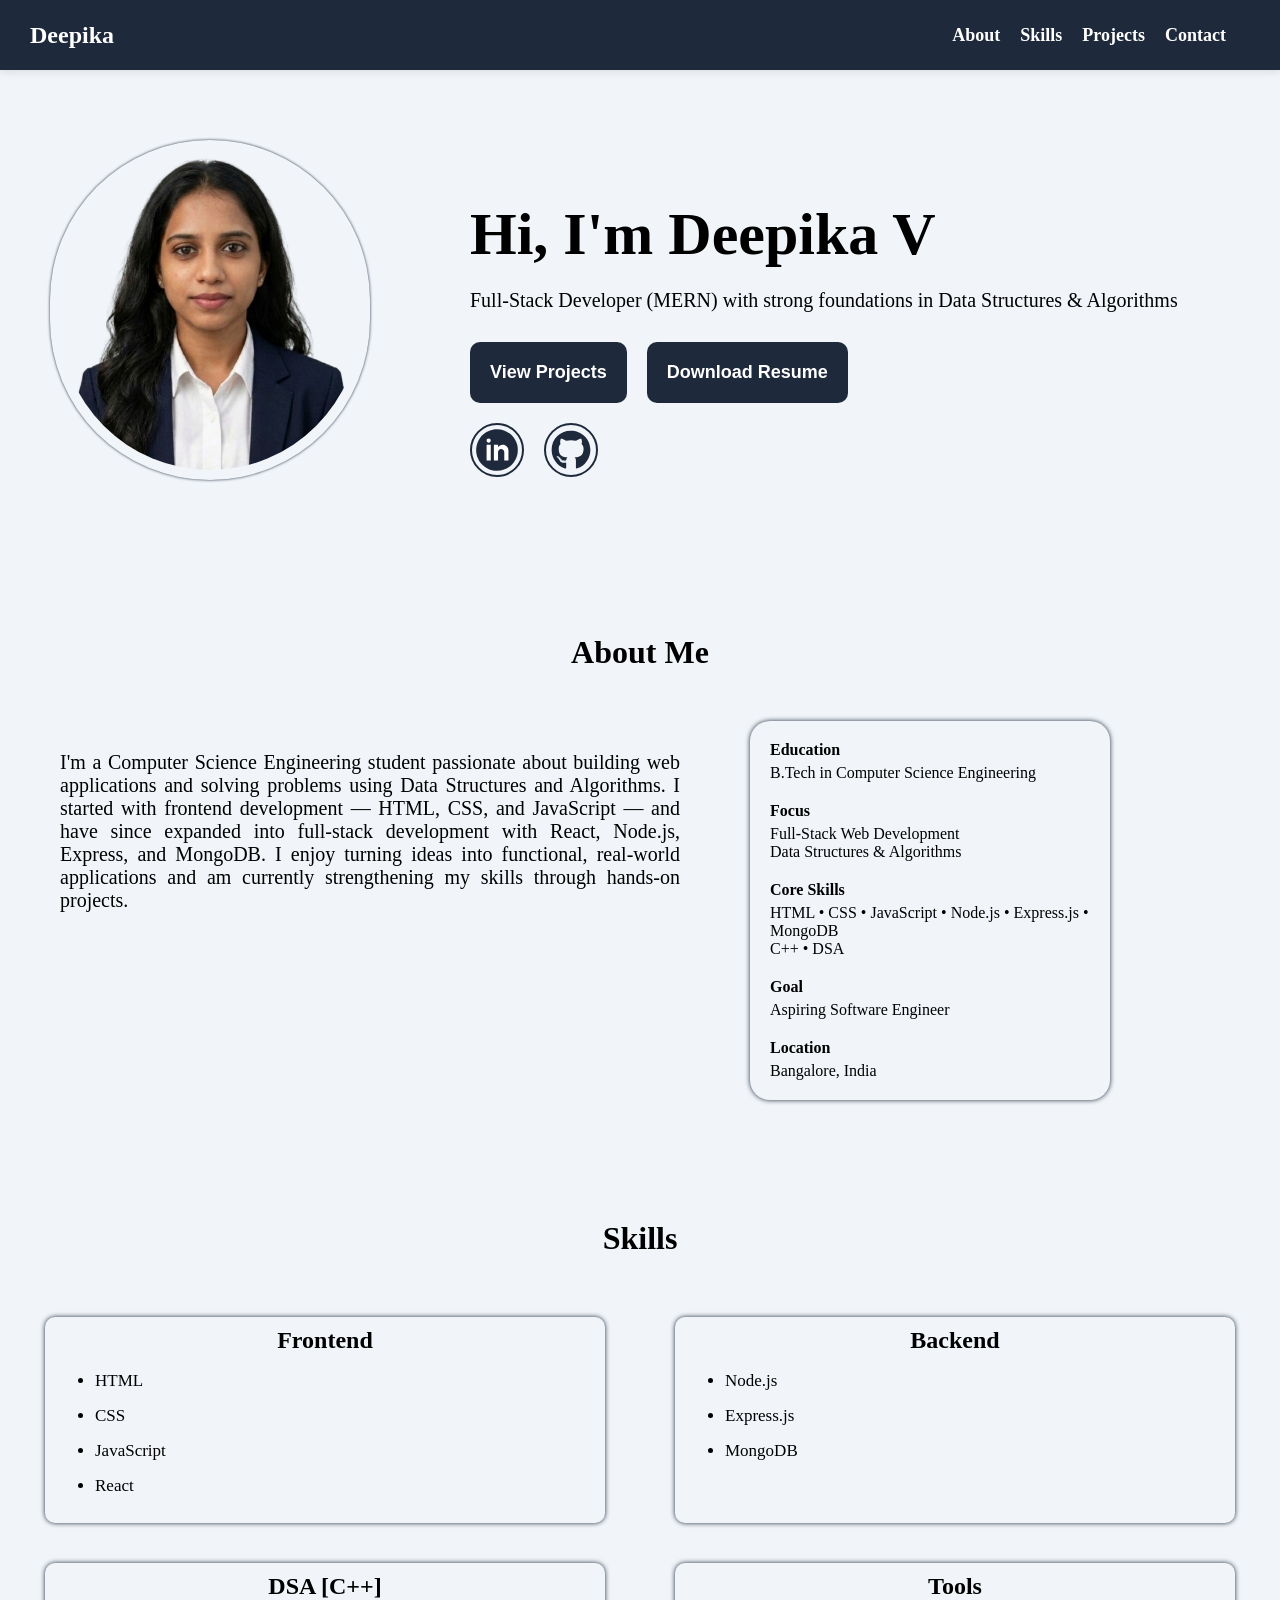
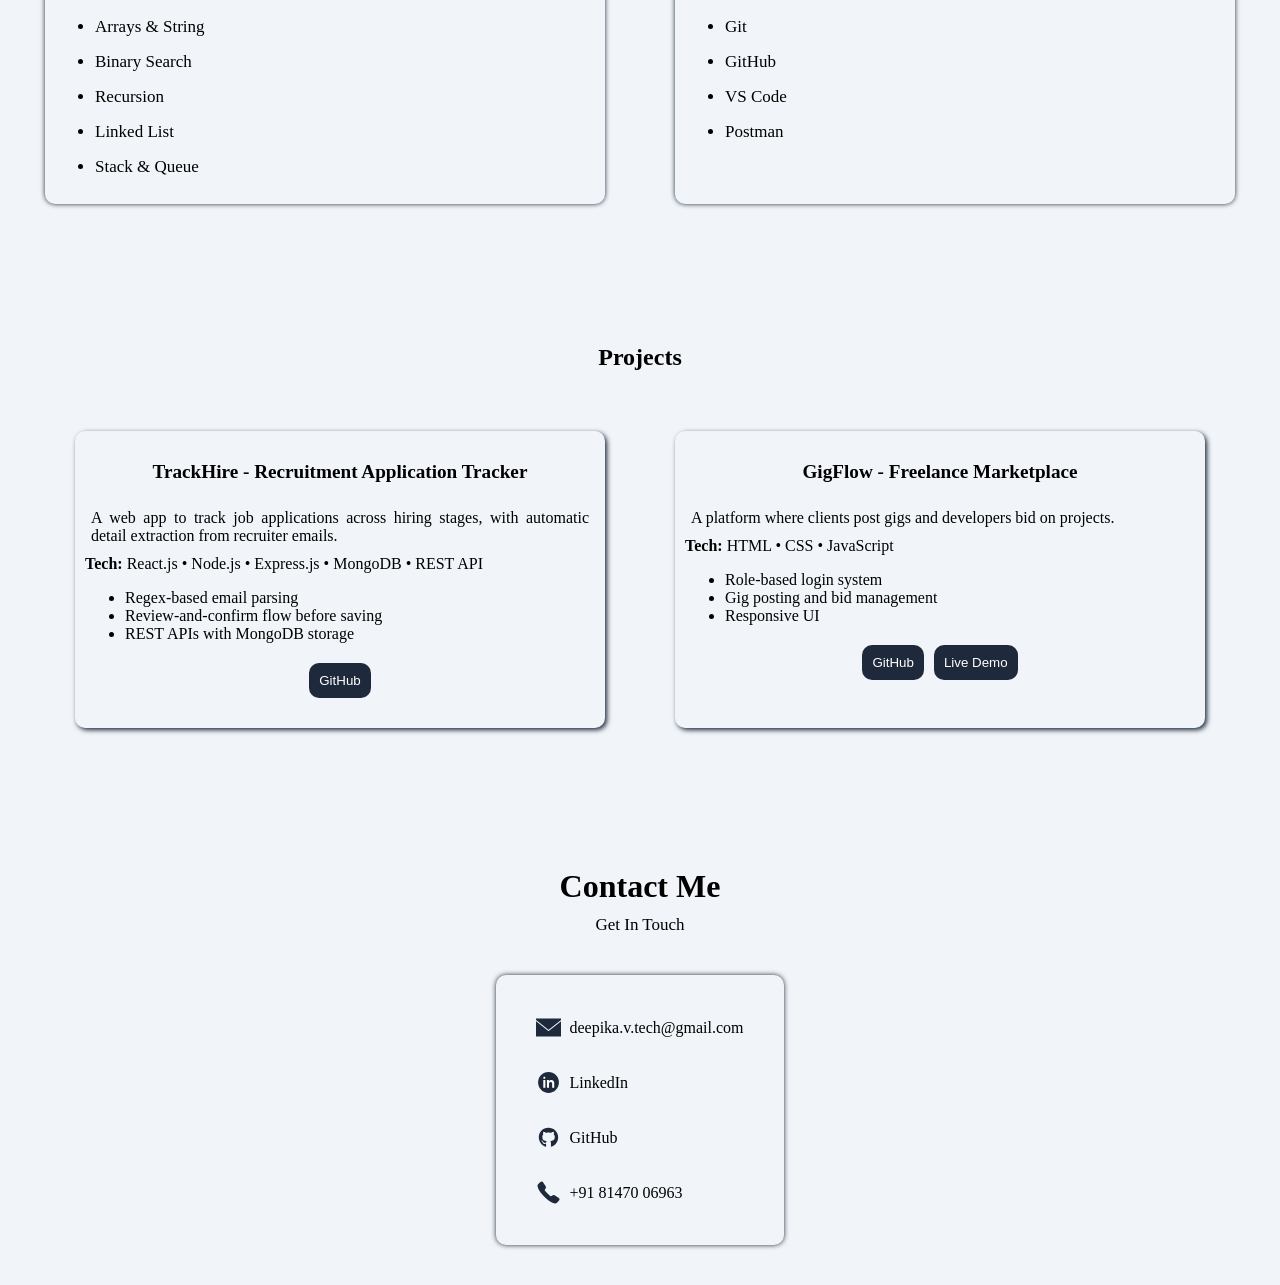
==== commit 8b5dbb71: "Made some changes" ====
--- a/index.html
+++ b/index.html
@@ -289,9 +289,9 @@
                             <button class="projectDemo projectDemo1 "><a
                                     href="https://personalfinancial-dashboard.netlify.app/" class="demo demo1">Live
                                     Demo</a></button>
-                        </div>
-
-                    </div> -->
+                        </div>-->
+
+                    </div> 
 
 
 
